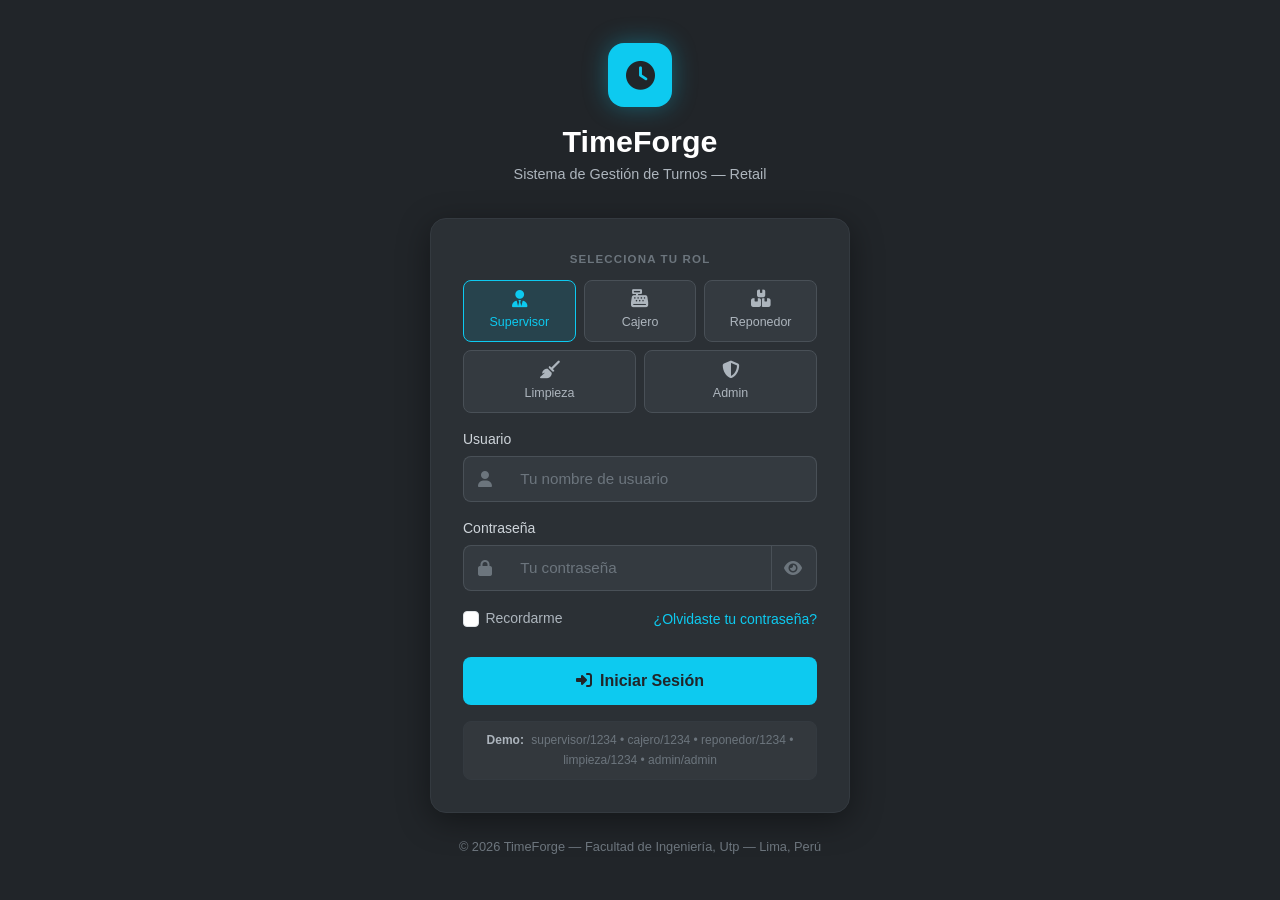
==== html/cajero.html @ 8dce53a3 "Se actualizo" ====
<!DOCTYPE html>
<html lang="es">
<head>
    <meta charset="UTF-8">
    <meta name="viewport" content="width=device-width, initial-scale=1.0">
    <title>TimeForge - Mi Horario</title>
    <link href="https://cdn.jsdelivr.net/npm/bootstrap@5.3.0/dist/css/bootstrap.min.css" rel="stylesheet">
    <link rel="stylesheet" href="https://cdnjs.cloudflare.com/ajax/libs/font-awesome/6.4.0/css/all.min.css">
    <link rel="stylesheet" href="../css/style_cajero.css">
</head>
<body>
<div class="d-flex" id="wrapper">

    <!-- SIDEBAR -->
    <aside class="bg-dark text-white" id="sidebar-wrapper">
        <div class="sidebar-heading text-center py-4 fw-bold border-bottom border-secondary">
            <i class="fa-solid fa-clock"></i> TimeForge
            <div class="role-badge mt-1">Cajero</div>
        </div>
        <div class="list-group list-group-flush my-3">
            <a href="#" class="list-group-item list-group-item-action bg-dark text-white active" data-target="sec-mihorario">
                <i class="fa-solid fa-calendar-week me-2"></i> Mi Horario
            </a>
            <a href="#" class="list-group-item list-group-item-action bg-dark text-white" data-target="sec-resumen">
                <i class="fa-solid fa-chart-simple me-2"></i> Mi Resumen
            </a>
        </div>
    </aside>

    <!-- MAIN -->
    <main id="page-content-wrapper" class="bg-light w-100">

        <nav class="navbar bg-white border-bottom px-4 py-3 d-flex align-items-center">
            <button class="btn btn-outline-secondary me-3" id="menu-toggle"><i class="fa-solid fa-bars"></i></button>
            <h2 class="fs-5 m-0" id="vista-titulo">Mi Horario Semanal</h2>
            <div class="ms-auto d-flex align-items-center gap-3">
                <div class="text-end d-none d-md-block">
                    <div class="fw-semibold small" id="session-username">—</div>
                    <div class="text-muted small" id="session-role">—</div>
                </div>
                <div class="avatar-circle bg-primary"><i class="fa-solid fa-cash-register"></i></div>
                <button class="btn btn-outline-danger btn-sm" id="btn-logout">
                    <i class="fa-solid fa-right-from-bracket me-1"></i> Salir
                </button>
            </div>
        </nav>

        <div class="container-fluid p-4">

            <!-- ── MI HORARIO ── -->
            <section id="sec-mihorario" class="view-section">

                <div class="alert alert-info mb-4">
                    <i class="fa-solid fa-circle-info me-2"></i>
                    Este es tu horario asignado para la semana. Si tienes alguna observación, contacta a tu supervisor.
                </div>

                <div class="card shadow-sm mb-4">
                    <div class="card-header fw-bold bg-white d-flex justify-content-between align-items-center">
                        <span><i class="fa-regular fa-calendar me-2"></i>Horario Semanal</span>
                        <span class="badge bg-primary rounded-pill" id="mis-horas">—</span>
                    </div>
                    <div class="card-body table-responsive">
                        <table class="table table-bordered text-center align-middle">
                            <thead class="table-light">
                                <tr>
                                    <th>Hora</th>
                                    <th>Lunes</th><th>Martes</th><th>Miércoles</th>
                                    <th>Jueves</th><th>Viernes</th><th>Sábado</th><th>Domingo</th>
                                </tr>
                            </thead>
                            <tbody id="mi-calendario-body"></tbody>
                        </table>
                    </div>
                </div>

                <div class="row g-3">
                    <div class="col-sm-4">
                        <div class="card text-center shadow-sm border-primary">
                            <div class="card-body">
                                <i class="fa-solid fa-calendar-check fs-2 text-primary mb-2"></i>
                                <div class="fs-3 fw-bold" id="res-turnos">—</div>
                                <div class="text-muted small">Turnos asignados</div>
                            </div>
                        </div>
                    </div>
                    <div class="col-sm-4">
                        <div class="card text-center shadow-sm border-success">
                            <div class="card-body">
                                <i class="fa-solid fa-calendar-days fs-2 text-success mb-2"></i>
                                <div class="fs-3 fw-bold" id="res-dias">—</div>
                                <div class="text-muted small">Días trabajados</div>
                            </div>
                        </div>
                    </div>
                    <div class="col-sm-4">
                        <div class="card text-center shadow-sm border-warning">
                            <div class="card-body">
                                <i class="fa-solid fa-user-clock fs-2 text-warning mb-2"></i>
                                <div class="fs-3 fw-bold" id="res-tipo">—</div>
                                <div class="text-muted small">Tipo de horario</div>
                            </div>
                        </div>
                    </div>
                </div>
            </section>

            <!-- ── RESUMEN ── -->
            <section id="sec-resumen" class="view-section" style="display:none;">
                <div class="card shadow-sm">
                    <div class="card-header fw-bold bg-white">Mi Resumen Laboral</div>
                    <div class="card-body">
                        <p class="text-muted">Aquí podrás ver un resumen de tu actividad, historial de turnos y solicitudes.</p>
                        <div class="alert alert-warning">
                            <i class="fa-solid fa-clock me-2"></i>
                            Próximo turno: <strong>Lunes 08:00 - 12:00</strong>
                        </div>
                        <div class="alert alert-info">
                            <i class="fa-solid fa-info-circle me-2"></i>
                            Para cambios de turno o permisos, comunícate con tu supervisor.
                        </div>
                    </div>
                </div>
            </section>

        </div>
    </main>
</div>

<script src="https://cdn.jsdelivr.net/npm/bootstrap@5.3.0/dist/js/bootstrap.bundle.min.js"></script>
<script src="../js/Auth.js"></script>
<script src="../js/Store.js"></script>
<script src="../js/cajero.js"></script>
</body>
</html>
---- css/style_cajero.css ----
/* style_cajero.css — Panel Cajero */

:root { --sidebar-width: 250px; }
body { overflow-x: hidden; font-family: 'Segoe UI', sans-serif; background: #f8f9fa; }
#wrapper { min-height: 100vh; }
#sidebar-wrapper { min-height: 100vh; width: var(--sidebar-width); transition: margin 0.25s; flex-shrink: 0; }
@media (max-width: 768px) {
    #sidebar-wrapper { margin-left: calc(var(--sidebar-width) * -1); }
    #wrapper.toggled #sidebar-wrapper { margin-left: 0; }
}
.sidebar-heading { padding: 0.875rem 1.25rem; font-size: 1.1rem; }

/* Role badge azul cajero */
.role-badge { display: inline-block; background: #0d6efd; color: #fff; font-size: 0.68rem; font-weight: 700; letter-spacing: 0.1em; text-transform: uppercase; padding: 2px 10px; border-radius: 999px; }
.list-group-item.active { background-color: #343a40 !important; border-left: 4px solid #0d6efd; color: #fff !important; }
.list-group-item:hover:not(.active) { background-color: #2b3035 !important; color: #fff !important; }

.avatar-circle { width: 36px; height: 36px; border-radius: 50%; display: flex; align-items: center; justify-content: center; font-size: 1rem; color: #fff; }
.view-section { animation: fadeIn 0.2s ease; }
@keyframes fadeIn { from { opacity: 0; transform: translateY(6px); } to { opacity: 1; transform: translateY(0); } }

/* Celdas de horario */
.table td, .table th { vertical-align: middle; }
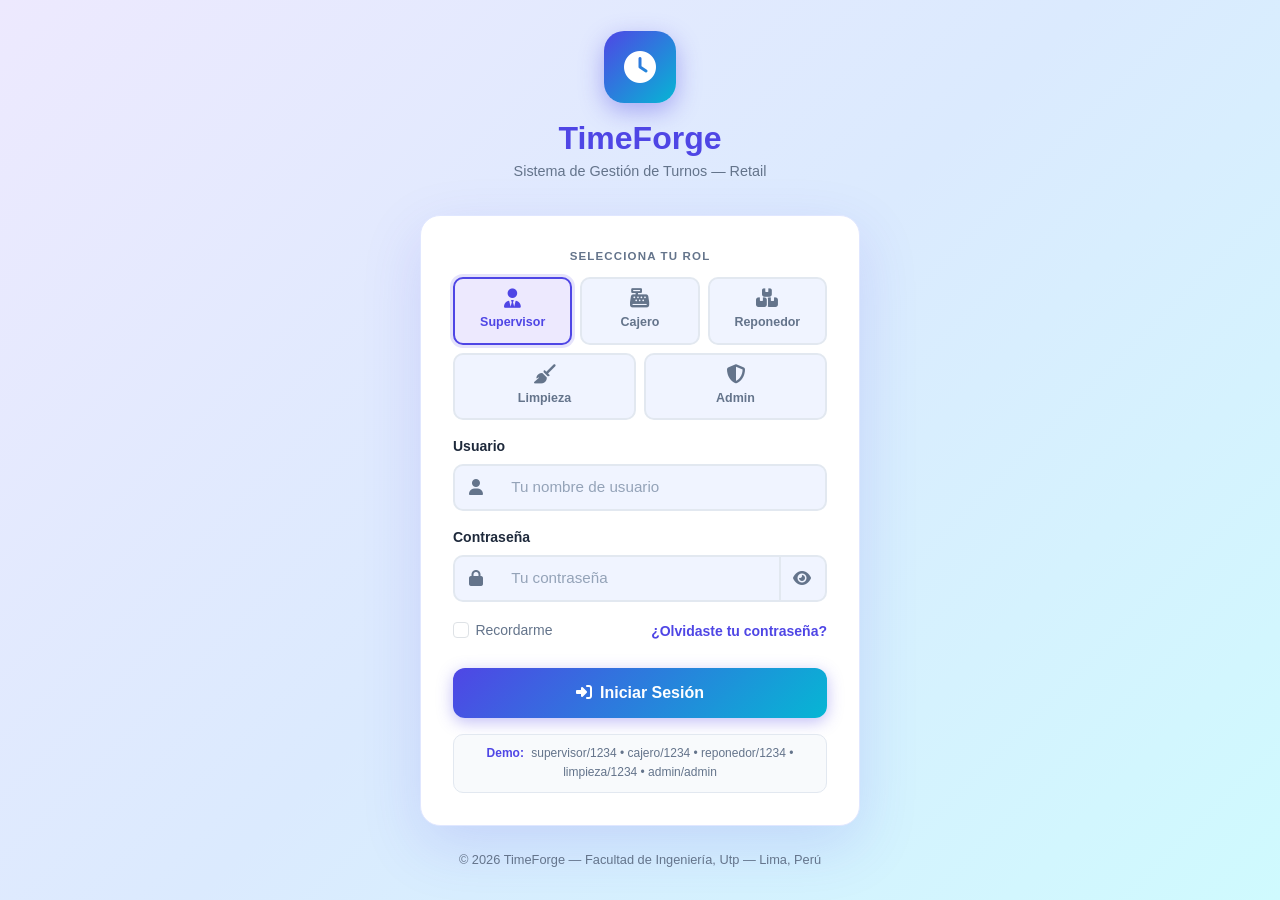
==== commit 03993923: "PAGINA V1" ====
--- a/html/cajero.html
+++ b/html/cajero.html
@@ -3,7 +3,7 @@
 <head>
     <meta charset="UTF-8">
     <meta name="viewport" content="width=device-width, initial-scale=1.0">
-    <title>TimeForge - Mi Horario</title>
+    <title>TimeForge - Cajero</title>
     <link href="https://cdn.jsdelivr.net/npm/bootstrap@5.3.0/dist/css/bootstrap.min.css" rel="stylesheet">
     <link rel="stylesheet" href="https://cdnjs.cloudflare.com/ajax/libs/font-awesome/6.4.0/css/all.min.css">
     <link rel="stylesheet" href="../css/style_cajero.css">
@@ -12,33 +12,35 @@
 <div class="d-flex" id="wrapper">
 
     <!-- SIDEBAR -->
-    <aside class="bg-dark text-white" id="sidebar-wrapper">
-        <div class="sidebar-heading text-center py-4 fw-bold border-bottom border-secondary">
+    <aside id="sidebar-wrapper">
+        <div class="sidebar-heading text-center fw-bold">
             <i class="fa-solid fa-clock"></i> TimeForge
-            <div class="role-badge mt-1">Cajero</div>
+            <div class="role-badge">Cajero</div>
         </div>
-        <div class="list-group list-group-flush my-3">
-            <a href="#" class="list-group-item list-group-item-action bg-dark text-white active" data-target="sec-mihorario">
+        <div class="list-group list-group-flush my-2">
+            <a href="#" class="list-group-item list-group-item-action active" data-target="sec-mihorario">
                 <i class="fa-solid fa-calendar-week me-2"></i> Mi Horario
             </a>
-            <a href="#" class="list-group-item list-group-item-action bg-dark text-white" data-target="sec-resumen">
+            <a href="#" class="list-group-item list-group-item-action" data-target="sec-tickets">
+                <i class="fa-solid fa-ticket me-2"></i> Mis Tickets
+            </a>
+            <a href="#" class="list-group-item list-group-item-action" data-target="sec-resumen">
                 <i class="fa-solid fa-chart-simple me-2"></i> Mi Resumen
             </a>
         </div>
     </aside>
 
     <!-- MAIN -->
-    <main id="page-content-wrapper" class="bg-light w-100">
-
-        <nav class="navbar bg-white border-bottom px-4 py-3 d-flex align-items-center">
+    <main id="page-content-wrapper" class="w-100">
+        <nav class="navbar px-4">
             <button class="btn btn-outline-secondary me-3" id="menu-toggle"><i class="fa-solid fa-bars"></i></button>
-            <h2 class="fs-5 m-0" id="vista-titulo">Mi Horario Semanal</h2>
+            <h2 class="fs-5 m-0 fw-bold" id="vista-titulo">Mi Horario Semanal</h2>
             <div class="ms-auto d-flex align-items-center gap-3">
                 <div class="text-end d-none d-md-block">
                     <div class="fw-semibold small" id="session-username">—</div>
                     <div class="text-muted small" id="session-role">—</div>
                 </div>
-                <div class="avatar-circle bg-primary"><i class="fa-solid fa-cash-register"></i></div>
+                <div class="avatar-circle"><i class="fa-solid fa-cash-register"></i></div>
                 <button class="btn btn-outline-danger btn-sm" id="btn-logout">
                     <i class="fa-solid fa-right-from-bracket me-1"></i> Salir
                 </button>
@@ -47,78 +49,96 @@
 
         <div class="container-fluid p-4">
 
-            <!-- ── MI HORARIO ── -->
+            <!-- MI HORARIO -->
             <section id="sec-mihorario" class="view-section">
-
                 <div class="alert alert-info mb-4">
                     <i class="fa-solid fa-circle-info me-2"></i>
-                    Este es tu horario asignado para la semana. Si tienes alguna observación, contacta a tu supervisor.
+                    Este es tu horario asignado para la semana. ¿Tienes algún problema? Crea un ticket.
                 </div>
-
                 <div class="card shadow-sm mb-4">
-                    <div class="card-header fw-bold bg-white d-flex justify-content-between align-items-center">
+                    <div class="card-header d-flex justify-content-between align-items-center">
                         <span><i class="fa-regular fa-calendar me-2"></i>Horario Semanal</span>
                         <span class="badge bg-primary rounded-pill" id="mis-horas">—</span>
                     </div>
                     <div class="card-body table-responsive">
                         <table class="table table-bordered text-center align-middle">
                             <thead class="table-light">
-                                <tr>
-                                    <th>Hora</th>
-                                    <th>Lunes</th><th>Martes</th><th>Miércoles</th>
-                                    <th>Jueves</th><th>Viernes</th><th>Sábado</th><th>Domingo</th>
-                                </tr>
+                                <tr><th>Hora</th><th>Lunes</th><th>Martes</th><th>Miércoles</th><th>Jueves</th><th>Viernes</th><th>Sábado</th><th>Domingo</th></tr>
                             </thead>
                             <tbody id="mi-calendario-body"></tbody>
                         </table>
                     </div>
                 </div>
+                <div class="row g-3">
+                    <div class="col-sm-4"><div class="card text-center shadow-sm border-primary"><div class="card-body"><i class="fa-solid fa-calendar-check fs-2 text-primary mb-2"></i><div class="fs-3 fw-bold" id="res-turnos">—</div><div class="text-muted small">Turnos asignados</div></div></div></div>
+                    <div class="col-sm-4"><div class="card text-center shadow-sm border-success"><div class="card-body"><i class="fa-solid fa-calendar-days fs-2 text-success mb-2"></i><div class="fs-3 fw-bold" id="res-dias">—</div><div class="text-muted small">Días trabajados</div></div></div></div>
+                    <div class="col-sm-4"><div class="card text-center shadow-sm border-warning"><div class="card-body"><i class="fa-solid fa-user-clock fs-2 text-warning mb-2"></i><div class="fs-3 fw-bold" id="res-tipo">—</div><div class="text-muted small">Tipo de horario</div></div></div></div>
+                </div>
+            </section>
 
-                <div class="row g-3">
-                    <div class="col-sm-4">
-                        <div class="card text-center shadow-sm border-primary">
+            <!-- TICKETS -->
+            <section id="sec-tickets" class="view-section" style="display:none;">
+                <div class="row g-4">
+                    <!-- Crear ticket -->
+                    <div class="col-lg-4">
+                        <div class="card shadow-sm ticket-form-card">
+                            <div class="card-header"><i class="fa-solid fa-plus-circle me-2 text-primary"></i>Crear Nuevo Ticket</div>
                             <div class="card-body">
-                                <i class="fa-solid fa-calendar-check fs-2 text-primary mb-2"></i>
-                                <div class="fs-3 fw-bold" id="res-turnos">—</div>
-                                <div class="text-muted small">Turnos asignados</div>
+                                <div class="mb-3">
+                                    <label class="form-label fw-semibold">Título</label>
+                                    <input type="text" class="form-control" id="tk-titulo" placeholder="Ej: Caja 3 no imprime">
+                                </div>
+                                <div class="mb-3">
+                                    <label class="form-label fw-semibold">Categoría</label>
+                                    <select class="form-select" id="tk-categoria">
+                                        <option>Equipo</option>
+                                        <option>Turno</option>
+                                        <option>Urgencia</option>
+                                        <option>Consulta</option>
+                                        <option>Otro</option>
+                                    </select>
+                                </div>
+                                <div class="mb-3">
+                                    <label class="form-label fw-semibold">Prioridad</label>
+                                    <select class="form-select" id="tk-prioridad">
+                                        <option>Alta</option>
+                                        <option>Media</option>
+                                        <option>Baja</option>
+                                    </select>
+                                </div>
+                                <div class="mb-3">
+                                    <label class="form-label fw-semibold">Descripción</label>
+                                    <textarea class="form-control" id="tk-descripcion" rows="3" placeholder="Describe el problema..."></textarea>
+                                </div>
+                                <button class="btn-ticket" id="btn-crear-ticket">
+                                    <i class="fa-solid fa-paper-plane me-2"></i>Enviar al Supervisor
+                                </button>
+                                <div class="alert alert-success mt-3 d-none" id="tk-success">
+                                    <i class="fa-solid fa-check-circle me-2"></i>Ticket enviado correctamente.
+                                </div>
                             </div>
                         </div>
                     </div>
-                    <div class="col-sm-4">
-                        <div class="card text-center shadow-sm border-success">
-                            <div class="card-body">
-                                <i class="fa-solid fa-calendar-days fs-2 text-success mb-2"></i>
-                                <div class="fs-3 fw-bold" id="res-dias">—</div>
-                                <div class="text-muted small">Días trabajados</div>
-                            </div>
-                        </div>
-                    </div>
-                    <div class="col-sm-4">
-                        <div class="card text-center shadow-sm border-warning">
-                            <div class="card-body">
-                                <i class="fa-solid fa-user-clock fs-2 text-warning mb-2"></i>
-                                <div class="fs-3 fw-bold" id="res-tipo">—</div>
-                                <div class="text-muted small">Tipo de horario</div>
+                    <!-- Lista mis tickets -->
+                    <div class="col-lg-8">
+                        <div class="card shadow-sm">
+                            <div class="card-header"><i class="fa-solid fa-list-check me-2"></i>Mis Tickets Enviados</div>
+                            <div class="card-body" id="lista-mis-tickets">
+                                <p class="text-muted text-center py-3">No tienes tickets aún.</p>
                             </div>
                         </div>
                     </div>
                 </div>
             </section>
 
-            <!-- ── RESUMEN ── -->
+            <!-- RESUMEN -->
             <section id="sec-resumen" class="view-section" style="display:none;">
                 <div class="card shadow-sm">
-                    <div class="card-header fw-bold bg-white">Mi Resumen Laboral</div>
+                    <div class="card-header">Mi Resumen Laboral</div>
                     <div class="card-body">
                         <p class="text-muted">Aquí podrás ver un resumen de tu actividad, historial de turnos y solicitudes.</p>
-                        <div class="alert alert-warning">
-                            <i class="fa-solid fa-clock me-2"></i>
-                            Próximo turno: <strong>Lunes 08:00 - 12:00</strong>
-                        </div>
-                        <div class="alert alert-info">
-                            <i class="fa-solid fa-info-circle me-2"></i>
-                            Para cambios de turno o permisos, comunícate con tu supervisor.
-                        </div>
+                        <div class="alert alert-warning"><i class="fa-solid fa-clock me-2"></i>Próximo turno: <strong>Lunes 08:00 - 12:00</strong></div>
+                        <div class="alert alert-info"><i class="fa-solid fa-info-circle me-2"></i>Para cambios de turno, crea un ticket desde el menú.</div>
                     </div>
                 </div>
             </section>
@@ -132,4 +152,4 @@
 <script src="../js/Store.js"></script>
 <script src="../js/cajero.js"></script>
 </body>
-</html>
+</html>
--- a/css/style_cajero.css
+++ b/css/style_cajero.css
@@ -1,23 +1,63 @@
-/* style_cajero.css — Panel Cajero */
+:root {
+  --primary:   #4f46e5;
+  --accent:    #06b6d4;
+  --success:   #10b981;
+  --warning:   #f59e0b;
+  --danger:    #ef4444;
+  --bg:        #f0f4ff;
+  --sidebar-from: #312e81;
+  --sidebar-to:   #1e40af;
+  --text:      #1e293b;
+  --muted:     #64748b;
+  --border:    #e2e8f0;
+}
 
-:root { --sidebar-width: 250px; }
-body { overflow-x: hidden; font-family: 'Segoe UI', sans-serif; background: #f8f9fa; }
-#wrapper { min-height: 100vh; }
-#sidebar-wrapper { min-height: 100vh; width: var(--sidebar-width); transition: margin 0.25s; flex-shrink: 0; }
-@media (max-width: 768px) {
-    #sidebar-wrapper { margin-left: calc(var(--sidebar-width) * -1); }
-    #wrapper.toggled #sidebar-wrapper { margin-left: 0; }
+* { box-sizing: border-box; }
+body { margin: 0; font-family: 'Segoe UI', sans-serif; background: var(--bg); }
+
+/* ── SIDEBAR ── */
+#sidebar-wrapper {
+  min-height: 100vh; width: 260px; flex-shrink: 0;
+  background: linear-gradient(180deg, var(--sidebar-from) 0%, var(--sidebar-to) 100%);
+  transition: width 0.25s ease;
+  overflow: hidden;
 }
-.sidebar-heading { padding: 0.875rem 1.25rem; font-size: 1.1rem; }
+.sidebar-heading { color: #fff; font-size: 1.1rem; padding: 1.5rem 1rem; border-bottom: 1px solid rgba(255,255,255,0.15); }
+.role-badge { display: inline-block; background: rgba(6,182,212,0.3); color: #67e8f9; border-radius: 20px; padding: 0.2rem 0.8rem; font-size: 0.7rem; font-weight: 700; letter-spacing: 0.08em; text-transform: uppercase; margin-top: 0.35rem; }
 
-/* Role badge azul cajero */
-.role-badge { display: inline-block; background: #0d6efd; color: #fff; font-size: 0.68rem; font-weight: 700; letter-spacing: 0.1em; text-transform: uppercase; padding: 2px 10px; border-radius: 999px; }
-.list-group-item.active { background-color: #343a40 !important; border-left: 4px solid #0d6efd; color: #fff !important; }
-.list-group-item:hover:not(.active) { background-color: #2b3035 !important; color: #fff !important; }
+.list-group-item {
+  background: transparent !important;
+  color: rgba(255,255,255,0.7) !important;
+  border: none !important;
+  padding: 0.85rem 1.25rem;
+  font-size: 0.9rem;
+  font-weight: 500;
+  transition: all 0.2s;
+  border-radius: 0 !important;
+  border-left: 3px solid transparent !important;
+}
+.list-group-item:hover { color: #fff !important; background: rgba(255,255,255,0.1) !important; }
+.list-group-item.active { color: #fff !important; background: rgba(255,255,255,0.15) !important; border-left-color: #06b6d4 !important; }
 
-.avatar-circle { width: 36px; height: 36px; border-radius: 50%; display: flex; align-items: center; justify-content: center; font-size: 1rem; color: #fff; }
-.view-section { animation: fadeIn 0.2s ease; }
-@keyframes fadeIn { from { opacity: 0; transform: translateY(6px); } to { opacity: 1; transform: translateY(0); } }
+/* Toggle */
+#wrapper.toggled #sidebar-wrapper { width: 0; }
 
-/* Celdas de horario */
-.table td, .table th { vertical-align: middle; }
+/* ── NAVBAR ── */
+.navbar { background: #fff; border-bottom: 1px solid var(--border); padding: 0.85rem 1.5rem; display: flex; align-items: center; box-shadow: 0 1px 4px rgba(0,0,0,0.06); }
+.avatar-circle { width: 38px; height: 38px; border-radius: 50%; display: inline-flex; align-items: center; justify-content: center; color: white; font-size: 1rem; background: linear-gradient(135deg, var(--primary), var(--accent)); }
+
+/* ── CARDS ── */
+.card { border: 1px solid var(--border); border-radius: 14px; background: white; }
+.card-header { background: white; border-bottom: 1px solid var(--border); border-radius: 14px 14px 0 0 !important; padding: 1rem 1.25rem; font-weight: 700; color: var(--text); }
+
+/* Ticket form */
+.ticket-form-card { border: 2px solid #c7d2fe; background: #f5f3ff; }
+.btn-ticket { background: linear-gradient(135deg, var(--primary), var(--accent)); color: white; border: none; border-radius: 10px; padding: 0.7rem 1.5rem; font-weight: 700; cursor: pointer; width: 100%; font-size: 0.95rem; transition: all 0.2s; }
+.btn-ticket:hover { transform: translateY(-1px); box-shadow: 0 4px 14px rgba(79,70,229,0.4); }
+
+.ticket-badge-pendiente  { background: #fef3c7; color: #92400e; border-radius: 6px; padding: 0.2rem 0.6rem; font-size: 0.72rem; font-weight: 700; }
+.ticket-badge-proceso    { background: #dbeafe; color: #1e40af; border-radius: 6px; padding: 0.2rem 0.6rem; font-size: 0.72rem; font-weight: 700; }
+.ticket-badge-resuelto   { background: #d1fae5; color: #065f46; border-radius: 6px; padding: 0.2rem 0.6rem; font-size: 0.72rem; font-weight: 700; }
+
+.ticket-item { border: 1px solid var(--border); border-radius: 10px; padding: 0.9rem 1rem; margin-bottom: 0.6rem; background: white; }
+.ticket-item:hover { border-color: #c7d2fe; }
